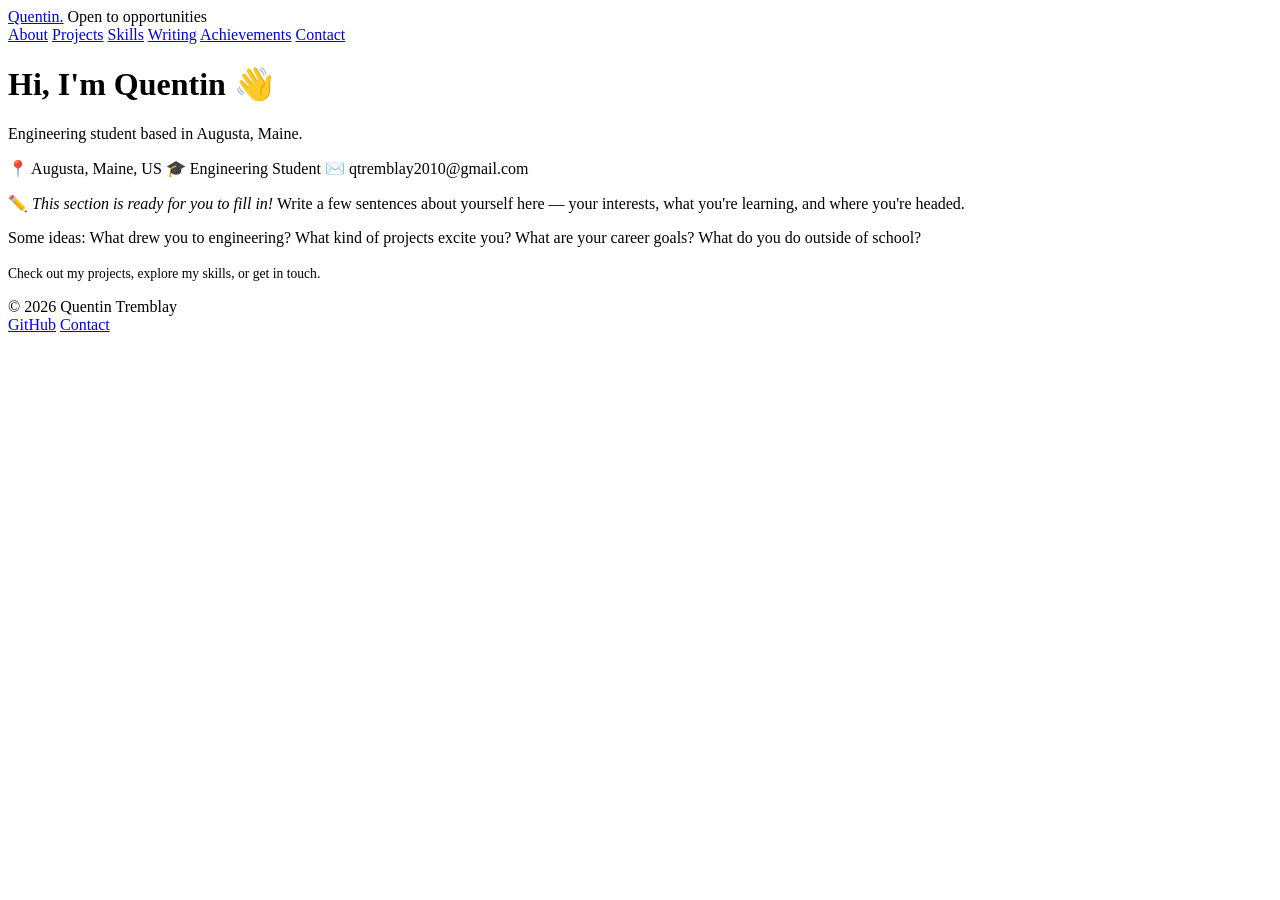
==== index.html @ 6645c281 "Add files via upload" ====
<!DOCTYPE html>
<html lang="en">
<head>
  <meta charset="UTF-8" />
  <meta name="viewport" content="width=device-width, initial-scale=1.0"/>
  <title>Quentin Tremblay</title>
  <link rel="stylesheet" href="css/style.css" />
</head>
<body>

<div class="card">

  <!-- Header -->
  <header class="card-header">
    <div class="header-row">
      <a href="index.html" class="site-name">Quentin<span>.</span></a>
      <span class="header-badge">Open to opportunities</span>
    </div>
  </header>

  <!-- Nav -->
  <nav class="card-nav">
    <a href="index.html"        class="nav-link">About</a>
    <a href="projects.html"     class="nav-link">Projects</a>
    <a href="skills.html"       class="nav-link">Skills</a>
    <a href="writing.html"      class="nav-link">Writing</a>
    <a href="achievements.html" class="nav-link">Achievements</a>
    <a href="contact.html"      class="nav-link">Contact</a>
  </nav>

  <!-- Content -->
  <main class="card-content">

    <h1 class="page-title">Hi, I'm Quentin 👋</h1>
    <p class="page-subtitle">Engineering student based in Augusta, Maine.</p>

    <!-- Info chips -->
    <div class="info-chips">
      <span class="info-chip"><span class="chip-icon">📍</span> Augusta, Maine, US</span>
      <span class="info-chip"><span class="chip-icon">🎓</span> Engineering Student</span>
      <span class="info-chip"><span class="chip-icon">✉️</span> qtremblay2010@gmail.com</span>
    </div>

    <!-- About text -->
    <div class="about-intro">
      <p>
        ✏️ <em>This section is ready for you to fill in!</em> Write a few sentences about yourself here —
        your interests, what you're learning, and where you're headed.
      </p>
      <p>
        Some ideas: What drew you to engineering? What kind of projects excite you? What are your
        career goals? What do you do outside of school?
      </p>
    </div>

    <div class="divider"></div>

    <p style="font-size:0.85rem; color: var(--muted); line-height:1.6;">
      Check out my <a href="projects.html" style="color:var(--accent);text-decoration:none;font-weight:500;">projects</a>,
      explore my <a href="skills.html" style="color:var(--accent);text-decoration:none;font-weight:500;">skills</a>,
      or <a href="contact.html" style="color:var(--accent);text-decoration:none;font-weight:500;">get in touch</a>.
    </p>

  </main>

  <!-- Footer -->
  <footer class="card-footer">
    <span class="footer-text">© 2026 Quentin Tremblay</span>
    <div class="footer-links">
      <a href="https://github.com/yourusername" target="_blank">GitHub</a>
      <a href="contact.html">Contact</a>
    </div>
  </footer>

</div>

<script src="js/main.js"></script>
</body>
</html>
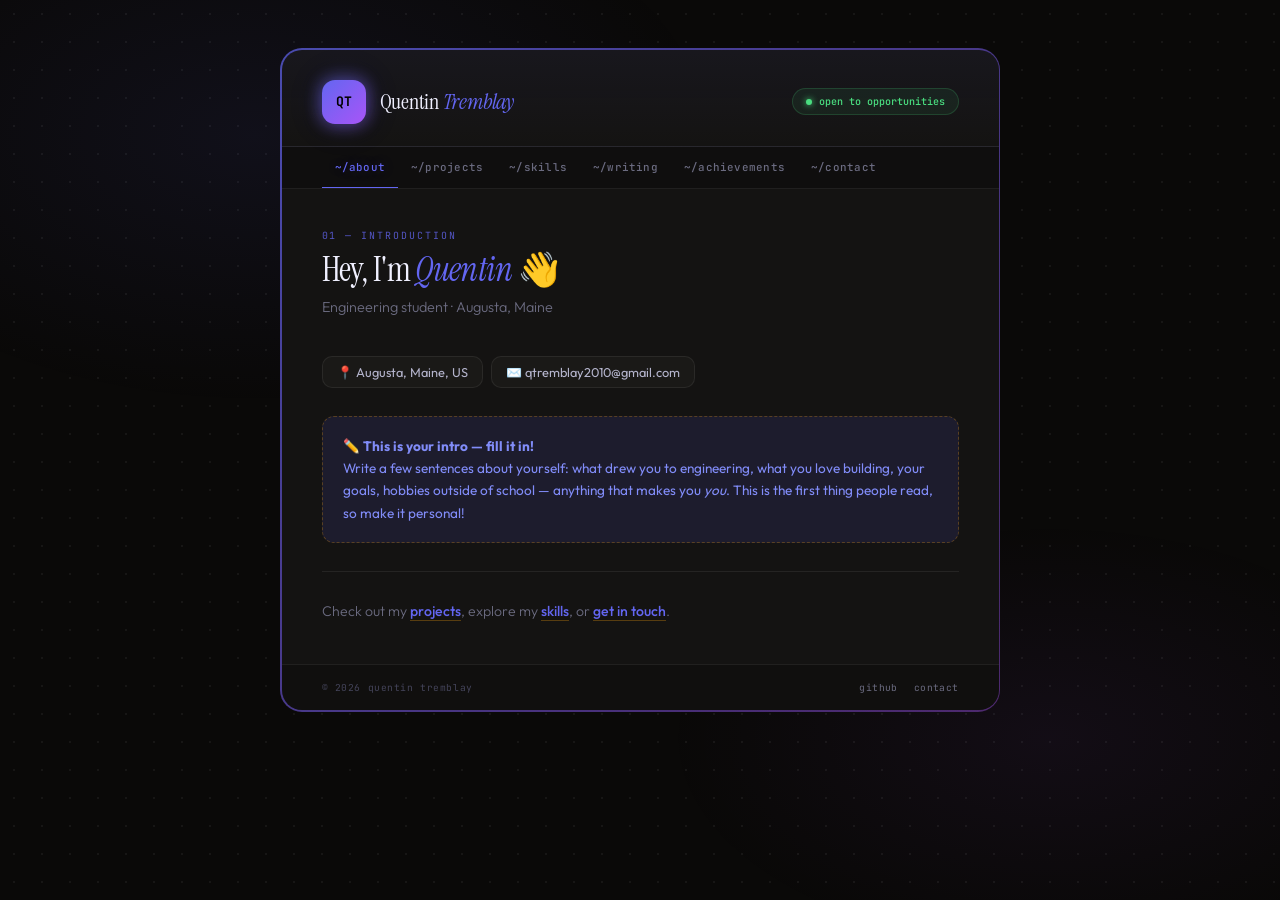
==== commit 6b7dc098: "Create index.html" ====
--- a/index.html
+++ b/index.html
@@ -1,79 +1,518 @@
 <!DOCTYPE html>
 <html lang="en">
 <head>
-  <meta charset="UTF-8" />
-  <meta name="viewport" content="width=device-width, initial-scale=1.0"/>
-  <title>Quentin Tremblay</title>
-  <link rel="stylesheet" href="css/style.css" />
+<meta charset="UTF-8"/>
+<meta name="viewport" content="width=device-width, initial-scale=1.0"/>
+<title>Quentin Tremblay</title>
+<link href="https://fonts.googleapis.com/css2?family=Instrument+Serif:ital@0;1&family=JetBrains+Mono:wght@400;500;700&family=Outfit:wght@300;400;500;600;700&display=swap" rel="stylesheet"/>
+<style>
+*,*::before,*::after{box-sizing:border-box;margin:0;padding:0}
+:root{
+  --bg:#0a0908;--bg2:#111010;--card:#141312;--card2:#1a1917;
+  --border:rgba(255,255,255,0.07);--border2:rgba(255,255,255,0.13);
+  --amber:#6366f1;--amber2:#818cf8;--amber-dim:rgba(99,102,241,0.12);--amber-glow:rgba(99,102,241,0.3);
+  --teal:#a855f7;--teal-dim:rgba(168,85,247,0.1);
+  --text:#f0f0ff;--text2:#b4b4cc;--muted:#6b6b80;--muted2:#44445a;
+  --success:#4ade80;--radius:20px;
+}
+html{scroll-behavior:smooth}
+body{
+  min-height:100vh;background:var(--bg);
+  font-family:'Outfit',sans-serif;color:var(--text);
+  display:flex;flex-direction:column;align-items:center;
+  padding:48px 20px 80px;position:relative;overflow-x:hidden;
+}
+body::before{
+  content:'';position:fixed;inset:0;
+  background-image:radial-gradient(circle,rgba(255,255,255,0.055) 1px,transparent 1px);
+  background-size:28px 28px;pointer-events:none;z-index:0;
+}
+body::after{
+  content:'';position:fixed;inset:0;
+  background:
+    radial-gradient(ellipse 60% 50% at 20% 15%,rgba(99,102,241,0.08) 0%,transparent 60%),
+    radial-gradient(ellipse 50% 40% at 82% 82%,rgba(168,85,247,0.06) 0%,transparent 60%);
+  pointer-events:none;z-index:0;
+}
+
+/* Card with animated gradient border */
+.card-wrapper{
+  position:relative;max-width:720px;width:100%;z-index:1;
+  border-radius:calc(var(--radius) + 2px);padding:1.5px;
+  background:linear-gradient(135deg,rgba(99,102,241,0.7),rgba(168,85,247,0.4),rgba(99,102,241,0.2),rgba(168,85,247,0.6));
+  background-size:300% 300%;
+  animation:borderShift 7s ease infinite;
+}
+@keyframes borderShift{0%{background-position:0% 50%}50%{background-position:100% 50%}100%{background-position:0% 50%}}
+
+.card{
+  background:var(--card);border-radius:var(--radius);overflow:hidden;
+  animation:cardIn 0.6s cubic-bezier(0.16,1,0.3,1) both;
+}
+@keyframes cardIn{from{opacity:0;transform:translateY(28px) scale(0.98)}to{opacity:1;transform:translateY(0) scale(1)}}
+
+/* Header */
+.card-header{
+  padding:30px 40px 22px;border-bottom:1px solid var(--border);
+  background:linear-gradient(180deg,rgba(99,102,241,0.05) 0%,transparent 100%);
+}
+.header-row{display:flex;align-items:center;justify-content:space-between;gap:16px}
+.header-left{display:flex;align-items:center;gap:14px}
+
+.avatar{
+  width:44px;height:44px;border-radius:13px;
+  background:linear-gradient(135deg,var(--amber),var(--teal));
+  display:flex;align-items:center;justify-content:center;
+  font-family:'JetBrains Mono',monospace;font-size:0.82rem;font-weight:700;color:#000;
+  flex-shrink:0;box-shadow:0 0 20px var(--amber-glow),0 0 40px rgba(99,102,241,0.1);
+  position:relative;
+}
+.avatar::after{
+  content:'';position:absolute;inset:-1px;border-radius:14px;
+  background:linear-gradient(135deg,var(--amber),var(--teal));
+  z-index:-1;opacity:0.4;filter:blur(8px);
+}
+
+.site-name{
+  font-family:'Instrument Serif',serif;font-size:1.4rem;
+  color:var(--text);text-decoration:none;cursor:pointer;
+  background:none;border:none;letter-spacing:-0.01em;
+}
+.site-name em{color:var(--amber);font-style:italic}
+
+.header-badge{
+  display:flex;align-items:center;gap:7px;
+  font-family:'JetBrains Mono',monospace;font-size:0.63rem;font-weight:500;
+  color:var(--success);background:rgba(74,222,128,0.07);
+  border:1px solid rgba(74,222,128,0.18);border-radius:20px;
+  padding:6px 13px;white-space:nowrap;
+}
+.header-badge::before{
+  content:'';width:6px;height:6px;border-radius:50%;
+  background:var(--success);animation:pulse 2s ease infinite;
+  box-shadow:0 0 6px var(--success);
+}
+@keyframes pulse{0%,100%{opacity:1;transform:scale(1)}50%{opacity:0.4;transform:scale(0.8)}}
+
+/* Nav */
+.card-nav{
+  padding:0 40px;display:flex;border-bottom:1px solid var(--border);
+  overflow-x:auto;scrollbar-width:none;background:rgba(0,0,0,0.25);
+}
+.card-nav::-webkit-scrollbar{display:none}
+
+.nav-link{
+  display:block;padding:13px 13px;
+  font-family:'JetBrains Mono',monospace;font-size:0.68rem;font-weight:500;
+  color:var(--muted);text-decoration:none;border:none;background:none;
+  border-bottom:2px solid transparent;margin-bottom:-1px;
+  transition:color .2s,border-color .2s;white-space:nowrap;cursor:pointer;
+  letter-spacing:0.02em;
+}
+.nav-link:hover{color:var(--text2)}
+.nav-link.active{color:var(--amber);border-bottom-color:var(--amber);text-shadow:0 0 14px var(--amber-glow)}
+
+/* Content */
+@keyframes pageIn{from{opacity:0;transform:translateY(10px)}to{opacity:1;transform:translateY(0)}}
+.card-content{padding:40px;animation:pageIn 0.3s ease both}
+
+/* Typography */
+.page-eyebrow{
+  font-family:'JetBrains Mono',monospace;font-size:0.62rem;
+  color:var(--amber);letter-spacing:0.2em;text-transform:uppercase;
+  margin-bottom:10px;opacity:0.8;
+}
+.page-title{
+  font-family:'Instrument Serif',serif;font-size:2.1rem;font-weight:400;
+  letter-spacing:-0.02em;color:var(--text);margin-bottom:8px;line-height:1.1;
+}
+.page-title em{color:var(--amber);font-style:italic}
+.page-subtitle{font-size:0.9rem;color:var(--muted);margin-bottom:36px;line-height:1.6;font-weight:300}
+.divider{height:1px;background:var(--border);margin:28px 0}
+
+/* Info chips */
+.info-chips{display:flex;flex-wrap:wrap;gap:8px;margin-bottom:28px}
+.chip{
+  display:flex;align-items:center;gap:7px;padding:7px 14px;
+  background:var(--card2);border:1px solid var(--border);border-radius:10px;
+  font-size:0.8rem;color:var(--text2);font-weight:400;transition:border-color .2s;
+}
+.chip:hover{border-color:var(--border2)}
+
+/* About */
+.about-body{display:flex;flex-direction:column;gap:14px;margin-bottom:28px}
+.about-body p{font-size:0.93rem;line-height:1.8;color:var(--text2);font-weight:300}
+.placeholder{
+  padding:18px 20px;background:var(--amber-dim);
+  border:1px dashed rgba(245,158,11,0.28);border-radius:12px;
+  font-size:0.85rem;color:var(--amber2);line-height:1.65;
+}
+.inline-link{
+  color:var(--amber);text-decoration:none;font-weight:500;
+  border-bottom:1px solid rgba(245,158,11,0.3);transition:border-color .15s;
+  cursor:pointer;background:none;
+  border-top:none;border-left:none;border-right:none;
+  font-family:'Outfit',sans-serif;font-size:inherit;padding:0;
+}
+.inline-link:hover{border-bottom-color:var(--amber)}
+
+/* Projects */
+.project-list{display:flex;flex-direction:column;gap:16px}
+.project-card{
+  background:var(--card2);border:1px solid var(--border);border-radius:16px;
+  padding:26px;transition:border-color .25s,transform .25s,box-shadow .25s;
+  position:relative;overflow:hidden;
+}
+.project-card::before{
+  content:'';position:absolute;top:0;left:0;right:0;height:1px;
+  background:linear-gradient(90deg,transparent,var(--amber),transparent);
+  opacity:0;transition:opacity .3s;
+}
+.project-card:hover{
+  border-color:rgba(245,158,11,0.22);transform:translateY(-3px);
+  box-shadow:0 8px 32px rgba(245,158,11,0.05),0 2px 8px rgba(0,0,0,0.4);
+}
+.project-card:hover::before{opacity:1}
+
+.project-header{display:flex;align-items:flex-start;justify-content:space-between;gap:12px;margin-bottom:10px}
+.project-name{font-family:'Instrument Serif',serif;font-size:1.12rem;color:var(--text);letter-spacing:-0.01em}
+.project-gh{
+  font-family:'JetBrains Mono',monospace;font-size:0.65rem;color:var(--amber);
+  text-decoration:none;padding:5px 11px;border:1px solid rgba(245,158,11,0.22);
+  border-radius:6px;background:var(--amber-dim);white-space:nowrap;flex-shrink:0;transition:background .15s;
+}
+.project-gh:hover{background:rgba(245,158,11,0.18)}
+.project-gh.hidden{display:none}
+.project-desc{font-size:0.87rem;color:var(--muted);line-height:1.7;margin-bottom:14px;font-weight:300}
+.project-detail{font-size:0.81rem;color:var(--text2);line-height:1.6;margin-bottom:7px}
+.project-detail strong{color:var(--amber2);font-weight:600}
+.tag-row{display:flex;flex-wrap:wrap;gap:7px;margin-top:14px}
+.tag{
+  font-family:'JetBrains Mono',monospace;font-size:0.63rem;padding:4px 10px;
+  border-radius:6px;background:rgba(255,255,255,0.04);color:var(--muted);
+  border:1px solid var(--border);letter-spacing:0.03em;
+}
+.tag.hi{background:var(--amber-dim);color:var(--amber2);border-color:rgba(245,158,11,0.18)}
+.tag.teal{background:var(--teal-dim);color:var(--teal);border-color:rgba(45,212,191,0.18)}
+.add-hint{
+  display:flex;align-items:center;justify-content:center;padding:18px;
+  border:1px dashed var(--muted2);border-radius:14px;
+  font-family:'JetBrains Mono',monospace;font-size:0.68rem;
+  color:var(--muted2);margin-top:4px;letter-spacing:0.05em;
+}
+
+/* Skills */
+.skill-group{margin-bottom:26px}
+.skill-group:last-child{margin-bottom:0}
+.skill-label{
+  font-family:'JetBrains Mono',monospace;font-size:0.6rem;color:var(--muted);
+  text-transform:uppercase;letter-spacing:0.18em;margin-bottom:12px;
+  display:flex;align-items:center;gap:10px;
+}
+.skill-label::after{content:'';flex:1;height:1px;background:var(--border)}
+.skill-tags{display:flex;flex-wrap:wrap;gap:8px}
+.skill-tag{
+  font-family:'JetBrains Mono',monospace;font-size:0.73rem;padding:8px 15px;
+  border-radius:10px;background:var(--card2);color:var(--text2);
+  border:1px solid var(--border);transition:all .2s;cursor:default;
+}
+.skill-tag:hover{background:var(--amber-dim);color:var(--amber);border-color:rgba(245,158,11,0.28);transform:translateY(-1px)}
+.skill-tag.main{background:var(--amber-dim);color:var(--amber);border-color:rgba(245,158,11,0.22)}
+.skill-tag.teal{background:var(--teal-dim);color:var(--teal);border-color:rgba(45,212,191,0.18)}
+
+/* Writing */
+.writing-list{display:flex;flex-direction:column;gap:12px}
+.writing-card{
+  background:var(--card2);border:1px solid var(--border);border-radius:14px;
+  padding:22px 26px;text-decoration:none;color:inherit;display:block;
+  transition:border-color .2s,transform .2s,box-shadow .2s;
+  position:relative;overflow:hidden;
+}
+.writing-card::before{
+  content:'';position:absolute;left:0;top:0;bottom:0;width:2px;
+  background:linear-gradient(180deg,var(--amber),var(--teal));opacity:0;transition:opacity .2s;
+}
+.writing-card:hover{border-color:rgba(245,158,11,0.2);transform:translateX(4px);box-shadow:0 4px 20px rgba(0,0,0,0.3)}
+.writing-card:hover::before{opacity:1}
+.writing-meta{display:flex;gap:8px;align-items:center;margin-bottom:9px}
+.writing-type{
+  font-family:'JetBrains Mono',monospace;font-size:0.58rem;font-weight:700;
+  text-transform:uppercase;letter-spacing:0.12em;padding:3px 8px;border-radius:4px;
+  background:var(--amber-dim);color:var(--amber);border:1px solid rgba(245,158,11,0.18);
+}
+.writing-date{font-family:'JetBrains Mono',monospace;font-size:0.62rem;color:var(--muted)}
+.writing-title{font-family:'Instrument Serif',serif;font-size:1.05rem;color:var(--text);margin-bottom:6px;letter-spacing:-0.01em}
+.writing-desc{font-size:0.83rem;color:var(--muted);line-height:1.6;font-weight:300}
+
+/* Achievements */
+.ach-list{display:flex;flex-direction:column;gap:10px;margin-bottom:26px}
+.ach-item{
+  display:flex;align-items:flex-start;gap:14px;padding:16px 18px;
+  background:var(--card2);border:1px solid var(--border);border-radius:12px;transition:border-color .2s;
+}
+.ach-item:hover{border-color:var(--border2)}
+.ach-icon{font-size:1.2rem;flex-shrink:0;margin-top:1px}
+.ach-text{font-size:0.85rem;line-height:1.6;color:var(--text2);font-weight:300}
+.ach-text strong{font-weight:600;color:var(--text);display:block;margin-bottom:2px}
+.future-list{display:flex;flex-direction:column;gap:8px}
+.future-item{
+  display:flex;align-items:center;gap:12px;padding:13px 18px;
+  background:var(--card2);border:1px solid var(--border);border-radius:10px;
+  font-size:0.85rem;color:var(--text2);transition:border-color .15s,color .15s;font-weight:300;
+}
+.future-item:hover{border-color:rgba(245,158,11,0.2);color:var(--text)}
+.future-item::before{content:'→';color:var(--amber);font-weight:600;flex-shrink:0}
+
+/* Contact */
+.contact-list{display:flex;flex-direction:column;gap:10px}
+.contact-item{
+  display:flex;align-items:center;justify-content:space-between;
+  padding:18px 22px;background:var(--card2);border:1px solid var(--border);
+  border-radius:14px;text-decoration:none;color:inherit;
+  transition:border-color .2s,background .2s,transform .2s;
+}
+.contact-item:hover{border-color:rgba(245,158,11,0.22);background:rgba(245,158,11,0.03);transform:translateX(3px)}
+.contact-left{display:flex;align-items:center;gap:14px}
+.contact-icon{
+  width:40px;height:40px;border-radius:11px;
+  background:rgba(245,158,11,0.07);border:1px solid rgba(245,158,11,0.13);
+  display:flex;align-items:center;justify-content:center;font-size:1.05rem;flex-shrink:0;
+}
+.contact-lbl{font-family:'JetBrains Mono',monospace;font-size:0.6rem;color:var(--muted);letter-spacing:0.08em;margin-bottom:3px;text-transform:uppercase}
+.contact-val{font-size:0.88rem;color:var(--text2);font-weight:400}
+.contact-arrow{color:var(--muted2);transition:color .15s,transform .15s}
+.contact-item:hover .contact-arrow{color:var(--amber);transform:translateX(3px)}
+
+/* Footer */
+.card-footer{
+  padding:16px 40px;border-top:1px solid var(--border);
+  display:flex;justify-content:space-between;align-items:center;gap:12px;
+  background:rgba(0,0,0,0.2);
+}
+.footer-text{font-family:'JetBrains Mono',monospace;font-size:0.6rem;color:var(--muted2);letter-spacing:0.06em}
+.footer-links{display:flex;gap:16px}
+.footer-links a{font-family:'JetBrains Mono',monospace;font-size:0.6rem;color:var(--muted);text-decoration:none;transition:color .15s;letter-spacing:0.04em}
+.footer-links a:hover{color:var(--amber)}
+
+/* Misc */
+.tip-box{margin-top:24px;padding:14px 18px;background:var(--amber-dim);border:1px dashed rgba(245,158,11,0.22);border-radius:10px;font-family:'JetBrains Mono',monospace;font-size:0.7rem;color:var(--amber2);line-height:1.6}
+code{background:rgba(255,255,255,0.07);padding:2px 6px;border-radius:4px;font-family:'JetBrains Mono',monospace;font-size:0.85em;color:var(--teal)}
+
+@media(max-width:580px){
+  body{padding:0 0 60px}
+  .card-wrapper{border-radius:0;padding:0;background:none}
+  .card{border-radius:0;min-height:100vh}
+  .card-header,.card-nav,.card-content,.card-footer{padding-left:22px;padding-right:22px}
+  .header-badge{display:none}
+  .page-title{font-size:1.8rem}
+}
+</style>
 </head>
 <body>
 
+<div class="card-wrapper">
 <div class="card">
 
-  <!-- Header -->
   <header class="card-header">
     <div class="header-row">
-      <a href="index.html" class="site-name">Quentin<span>.</span></a>
-      <span class="header-badge">Open to opportunities</span>
+      <div class="header-left">
+        <div class="avatar">QT</div>
+        <button class="site-name" onclick="navigate('about')">Quentin <em>Tremblay</em></button>
+      </div>
+      <span class="header-badge">open to opportunities</span>
     </div>
   </header>
 
-  <!-- Nav -->
-  <nav class="card-nav">
-    <a href="index.html"        class="nav-link">About</a>
-    <a href="projects.html"     class="nav-link">Projects</a>
-    <a href="skills.html"       class="nav-link">Skills</a>
-    <a href="writing.html"      class="nav-link">Writing</a>
-    <a href="achievements.html" class="nav-link">Achievements</a>
-    <a href="contact.html"      class="nav-link">Contact</a>
+  <nav class="card-nav" id="nav">
+    <button class="nav-link" data-page="about"        onclick="navigate('about')">~/about</button>
+    <button class="nav-link" data-page="projects"     onclick="navigate('projects')">~/projects</button>
+    <button class="nav-link" data-page="skills"       onclick="navigate('skills')">~/skills</button>
+    <button class="nav-link" data-page="writing"      onclick="navigate('writing')">~/writing</button>
+    <button class="nav-link" data-page="achievements" onclick="navigate('achievements')">~/achievements</button>
+    <button class="nav-link" data-page="contact"      onclick="navigate('contact')">~/contact</button>
   </nav>
 
-  <!-- Content -->
-  <main class="card-content">
-
-    <h1 class="page-title">Hi, I'm Quentin 👋</h1>
-    <p class="page-subtitle">Engineering student based in Augusta, Maine.</p>
-
-    <!-- Info chips -->
+  <main class="card-content" id="content"></main>
+
+  <footer class="card-footer">
+    <span class="footer-text">© 2026 quentin tremblay</span>
+    <div class="footer-links">
+      <a href="https://github.com/SageOstrich" target="_blank">github</a>
+      <a href="#" onclick="navigate('contact');return false;">contact</a>
+    </div>
+  </footer>
+
+</div>
+</div>
+
+<script>
+const pages = {
+  about: `
+    <p class="page-eyebrow">01 — introduction</p>
+    <h1 class="page-title">Hey, I'm <em>Quentin</em> 👋</h1>
+    <p class="page-subtitle">Engineering student · Augusta, Maine</p>
     <div class="info-chips">
-      <span class="info-chip"><span class="chip-icon">📍</span> Augusta, Maine, US</span>
-      <span class="info-chip"><span class="chip-icon">🎓</span> Engineering Student</span>
-      <span class="info-chip"><span class="chip-icon">✉️</span> qtremblay2010@gmail.com</span>
-    </div>
-
-    <!-- About text -->
-    <div class="about-intro">
-      <p>
-        ✏️ <em>This section is ready for you to fill in!</em> Write a few sentences about yourself here —
-        your interests, what you're learning, and where you're headed.
-      </p>
-      <p>
-        Some ideas: What drew you to engineering? What kind of projects excite you? What are your
-        career goals? What do you do outside of school?
-      </p>
-    </div>
-
+      <span class="chip">📍 Augusta, Maine, US</span>
+      <span class="chip">✉️ qtremblay2010@gmail.com</span>
+    </div>
+    <div class="about-body">
+      <div class="placeholder">
+        ✏️ <strong>This is your intro — fill it in!</strong><br/>
+        Write a few sentences about yourself: what drew you to engineering, what you love building,
+        your goals, hobbies outside of school — anything that makes you <em>you</em>.
+        This is the first thing people read, so make it personal!
+      </div>
+    </div>
     <div class="divider"></div>
-
-    <p style="font-size:0.85rem; color: var(--muted); line-height:1.6;">
-      Check out my <a href="projects.html" style="color:var(--accent);text-decoration:none;font-weight:500;">projects</a>,
-      explore my <a href="skills.html" style="color:var(--accent);text-decoration:none;font-weight:500;">skills</a>,
-      or <a href="contact.html" style="color:var(--accent);text-decoration:none;font-weight:500;">get in touch</a>.
-    </p>
-
-  </main>
-
-  <!-- Footer -->
-  <footer class="card-footer">
-    <span class="footer-text">© 2026 Quentin Tremblay</span>
-    <div class="footer-links">
-      <a href="https://github.com/yourusername" target="_blank">GitHub</a>
-      <a href="contact.html">Contact</a>
-    </div>
-  </footer>
-
-</div>
-
-<script src="js/main.js"></script>
+    <p style="font-size:0.88rem;color:var(--muted);line-height:1.7;font-weight:300">
+      Check out my <button class="inline-link" onclick="navigate('projects')">projects</button>,
+      explore my <button class="inline-link" onclick="navigate('skills')">skills</button>,
+      or <button class="inline-link" onclick="navigate('contact')">get in touch</button>.
+    </p>`,
+
+  projects: `
+    <p class="page-eyebrow">02 — work</p>
+    <h1 class="page-title">Projects</h1>
+    <p class="page-subtitle">Things I've built, broken, and learned from.</p>
+    <div class="project-list">
+      <div class="project-card">
+        <div class="project-header">
+          <span class="project-name">Project Name Here</span>
+          <a href="#" class="project-gh hidden">⬡ github</a>
+        </div>
+        <p class="project-desc">Write a short description of what this project does. What is it? What can it do?</p>
+        <p class="project-detail"><strong>Problem it solves:</strong> What issue or need does this address?</p>
+        <p class="project-detail"><strong>What I learned:</strong> What new skills or insights did you gain?</p>
+        <div class="tag-row">
+          <span class="tag hi">technology-1</span>
+          <span class="tag">technology-2</span>
+          <span class="tag teal">technology-3</span>
+        </div>
+      </div>
+      <div class="project-card">
+        <div class="project-header">
+          <span class="project-name">Project Name Here</span>
+          <a href="#" class="project-gh hidden">⬡ github</a>
+        </div>
+        <p class="project-desc">Write a short description of what this project does.</p>
+        <p class="project-detail"><strong>Problem it solves:</strong> What issue or need does this address?</p>
+        <p class="project-detail"><strong>What I learned:</strong> What new skills or insights did you gain?</p>
+        <div class="tag-row">
+          <span class="tag hi">technology-1</span>
+          <span class="tag">technology-2</span>
+          <span class="tag teal">technology-3</span>
+        </div>
+      </div>
+    </div>
+    <div class="add-hint" style="margin-top:14px">// no projects yet — fill these in!</div>`,
+
+  skills: `
+    <p class="page-eyebrow">03 — toolkit</p>
+    <h1 class="page-title">Skills & Tools</h1>
+    <p class="page-subtitle">Languages, software, and concepts I work with.</p>
+    <div class="skill-group">
+      <p class="skill-label">languages</p>
+      <div class="skill-tags">
+        <span class="skill-tag main">C++</span>
+        <span class="skill-tag main">HTML</span>
+        <span class="skill-tag main">CSS</span>
+      </div>
+    </div>
+    <div class="skill-group">
+      <p class="skill-label">tools & software</p>
+      <div class="skill-tags">
+        <span class="skill-tag teal">Blender</span>
+        <span class="skill-tag teal">FL Studio</span>
+        <span class="skill-tag">Visual Studio</span>
+        <span class="skill-tag">Google Drive</span>
+      </div>
+    </div>
+    <div class="skill-group">
+      <p class="skill-label">other skills</p>
+      <div class="skill-tags">
+        <span class="skill-tag">// add your other skills here</span>
+      </div>
+    </div>
+    <div class="tip-box">💡 To add a skill, copy any <code>&lt;span class="skill-tag"&gt;</code> line and change the text.</div>`,
+
+  writing: `
+    <p class="page-eyebrow">04 — writing & research</p>
+    <h1 class="page-title">Writing</h1>
+    <p class="page-subtitle">Essays, notes, and things I've researched.</p>
+    <div class="writing-list">
+      <a href="#" class="writing-card">
+        <div class="writing-meta">
+          <span class="writing-type">research</span>
+          <span class="writing-date">2026</span>
+        </div>
+        <div class="writing-title">Title of Your Work</div>
+        <p class="writing-desc">A short description of this piece — what it explores, why you wrote it, and what someone would get out of reading it.</p>
+      </a>
+    </div>
+    <div class="add-hint" style="margin-top:14px">// no entries yet — fill these in!</div>`,
+
+  achievements: `
+    <p class="page-eyebrow">05 — milestones</p>
+    <h1 class="page-title">Achievements</h1>
+    <p class="page-subtitle">Clubs, competitions, awards, and activities.</p>
+    <div class="ach-list">
+      <div class="ach-item">
+        <span class="ach-icon">🏆</span>
+        <div class="ach-text"><strong>Achievement / Award Name</strong>Brief description — what you did, when, and why it matters.</div>
+      </div>
+      <div class="ach-item">
+        <span class="ach-icon">🤖</span>
+        <div class="ach-text"><strong>Club or Team Name</strong>What you did in this club or activity.</div>
+      </div>
+    </div>
+    <div class="divider"></div>
+    <p class="page-eyebrow" style="margin-bottom:16px">future projects</p>
+    <div class="future-list">
+      <div class="future-item">Your future project idea #1</div>
+      <div class="future-item">Your future project idea #2</div>
+      <div class="future-item">Your future project idea #3</div>
+    </div>`,
+
+  contact: `
+    <p class="page-eyebrow">06 — say hello</p>
+    <h1 class="page-title">Get in Touch</h1>
+    <p class="page-subtitle">Always happy to connect — reach out anytime.</p>
+    <div class="contact-list">
+      <a href="mailto:qtremblay2010@gmail.com" class="contact-item">
+        <div class="contact-left">
+          <div class="contact-icon">✉️</div>
+          <div>
+            <p class="contact-lbl">email</p>
+            <p class="contact-val">qtremblay2010@gmail.com</p>
+          </div>
+        </div>
+        <span class="contact-arrow">→</span>
+      </a>
+      <a href="https://github.com/SageOstrich" target="_blank" class="contact-item">
+        <div class="contact-left">
+          <div class="contact-icon">⬡</div>
+          <div>
+            <p class="contact-lbl">github</p>
+            <p class="contact-val">github.com/SageOstrich</p>
+          </div>
+        </div>
+        <span class="contact-arrow">→</span>
+      </a>
+    </div>`
+};
+
+function navigate(page) {
+  const content = document.getElementById('content');
+  content.style.animation = 'none';
+  void content.offsetHeight;
+  content.style.animation = '';
+  content.innerHTML = pages[page];
+  document.querySelectorAll('.nav-link').forEach(b =>
+    b.classList.toggle('active', b.dataset.page === page)
+  );
+}
+
+navigate('about');
+</script>
 </body>
 </html>
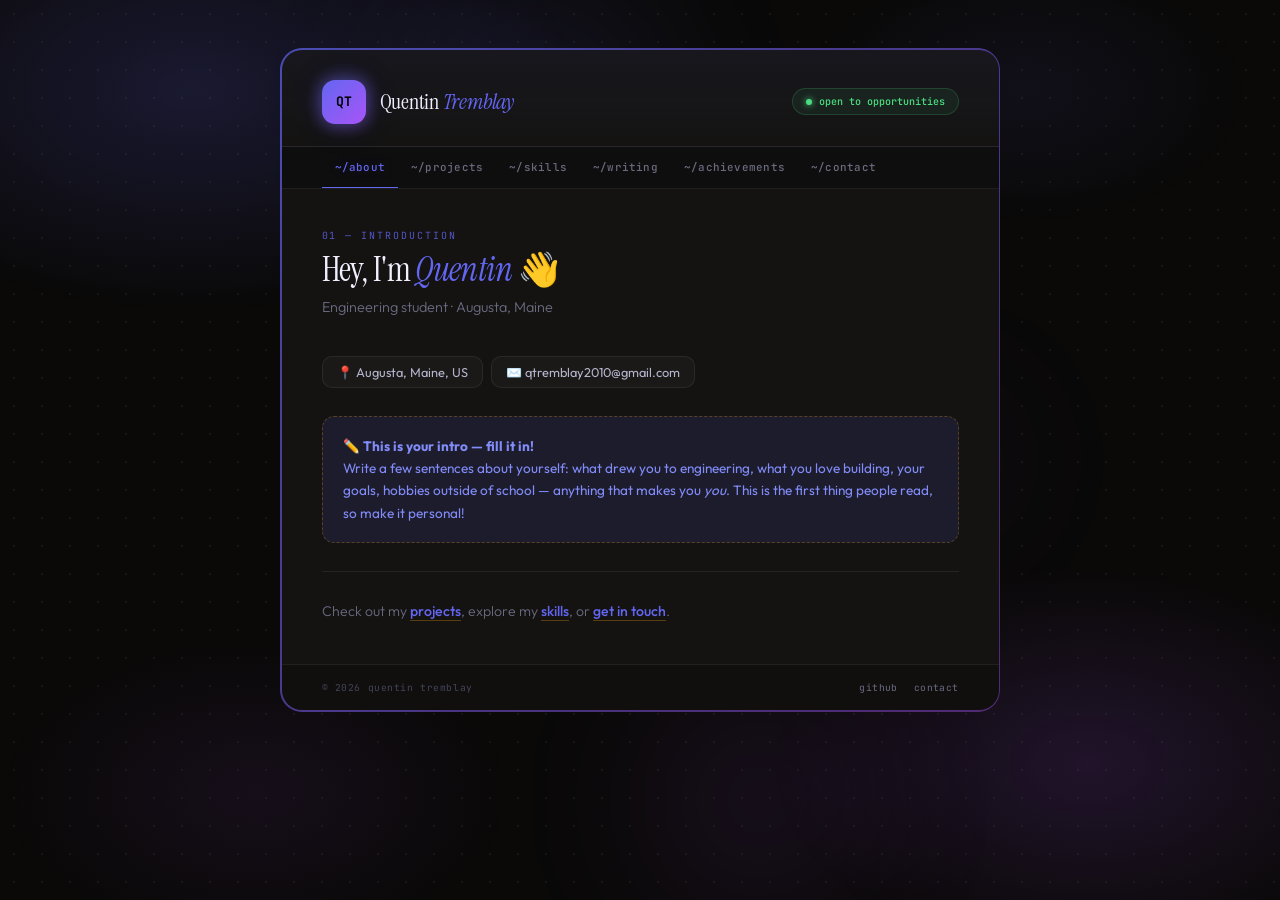
==== commit bd03a827: "Update index.html" ====
--- a/index.html
+++ b/index.html
@@ -30,10 +30,39 @@
 body::after{
   content:'';position:fixed;inset:0;
   background:
-    radial-gradient(ellipse 60% 50% at 20% 15%,rgba(99,102,241,0.08) 0%,transparent 60%),
-    radial-gradient(ellipse 50% 40% at 82% 82%,rgba(168,85,247,0.06) 0%,transparent 60%);
+    radial-gradient(ellipse 55% 45% at 15% 10%, rgba(99,102,241,0.18) 0%,transparent 55%),
+    radial-gradient(ellipse 45% 40% at 85% 85%, rgba(168,85,247,0.15) 0%,transparent 55%),
+    radial-gradient(ellipse 35% 30% at 80% 10%, rgba(99,102,241,0.08) 0%,transparent 50%),
+    radial-gradient(ellipse 40% 35% at 20% 88%, rgba(168,85,247,0.08) 0%,transparent 50%);
   pointer-events:none;z-index:0;
 }
+
+/* Floating orbs behind card */
+.bg-orb{
+  position:fixed;border-radius:50%;pointer-events:none;z-index:0;
+  filter:blur(70px);opacity:0.5;
+}
+.bg-orb-1{
+  width:380px;height:380px;
+  background:radial-gradient(circle, rgba(99,102,241,0.35) 0%, transparent 70%);
+  top:-80px;left:calc(50% - 300px);
+  animation:orbDrift1 12s ease-in-out infinite;
+}
+.bg-orb-2{
+  width:320px;height:320px;
+  background:radial-gradient(circle, rgba(168,85,247,0.3) 0%, transparent 70%);
+  bottom:-60px;right:calc(50% - 280px);
+  animation:orbDrift2 15s ease-in-out infinite;
+}
+.bg-orb-3{
+  width:200px;height:200px;
+  background:radial-gradient(circle, rgba(139,92,246,0.2) 0%, transparent 70%);
+  top:40%;left:calc(50% + 200px);
+  animation:orbDrift3 18s ease-in-out infinite;
+}
+@keyframes orbDrift1{0%,100%{transform:translate(0,0)}50%{transform:translate(40px,30px)}}
+@keyframes orbDrift2{0%,100%{transform:translate(0,0)}50%{transform:translate(-35px,-25px)}}
+@keyframes orbDrift3{0%,100%{transform:translate(0,0)}50%{transform:translate(-20px,35px)}}
 
 /* Card with animated gradient border */
 .card-wrapper{
@@ -309,6 +338,10 @@
 </style>
 </head>
 <body>
+
+<div class="bg-orb bg-orb-1"></div>
+<div class="bg-orb bg-orb-2"></div>
+<div class="bg-orb bg-orb-3"></div>
 
 <div class="card-wrapper">
 <div class="card">
